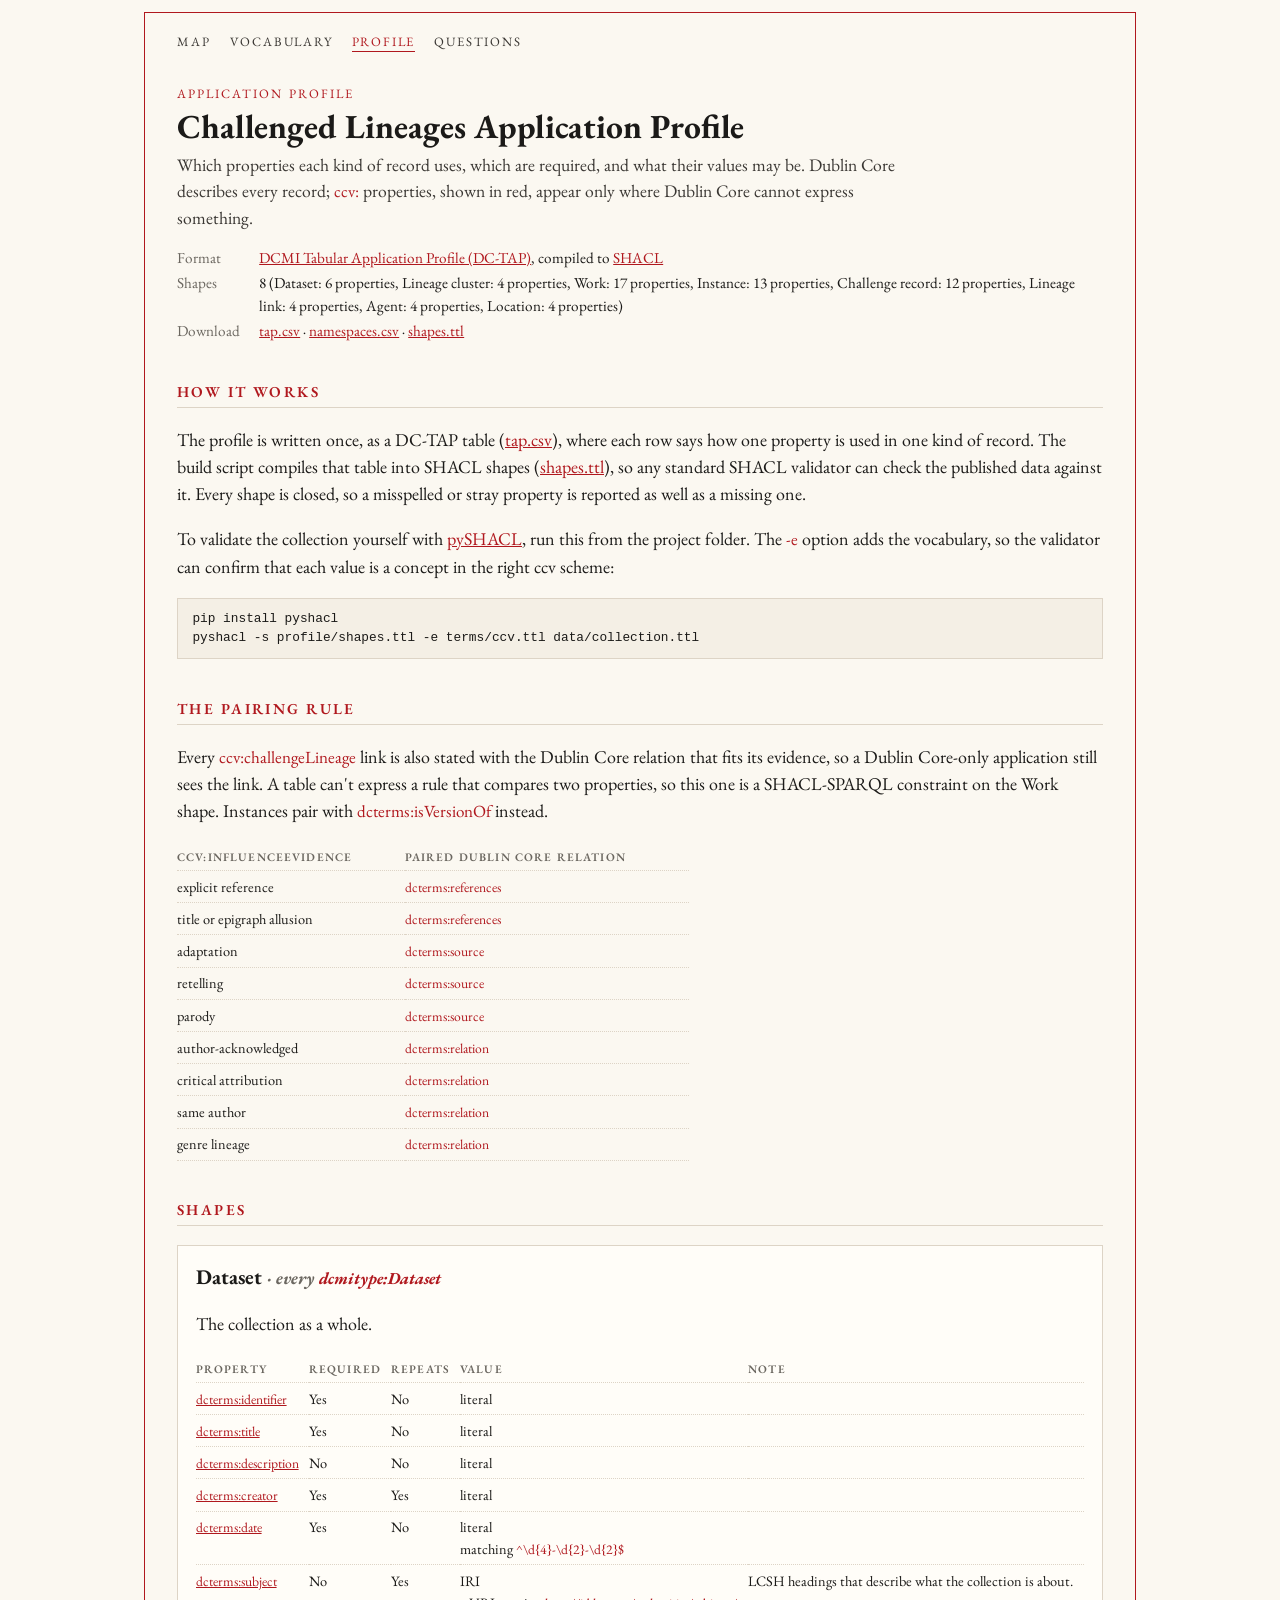
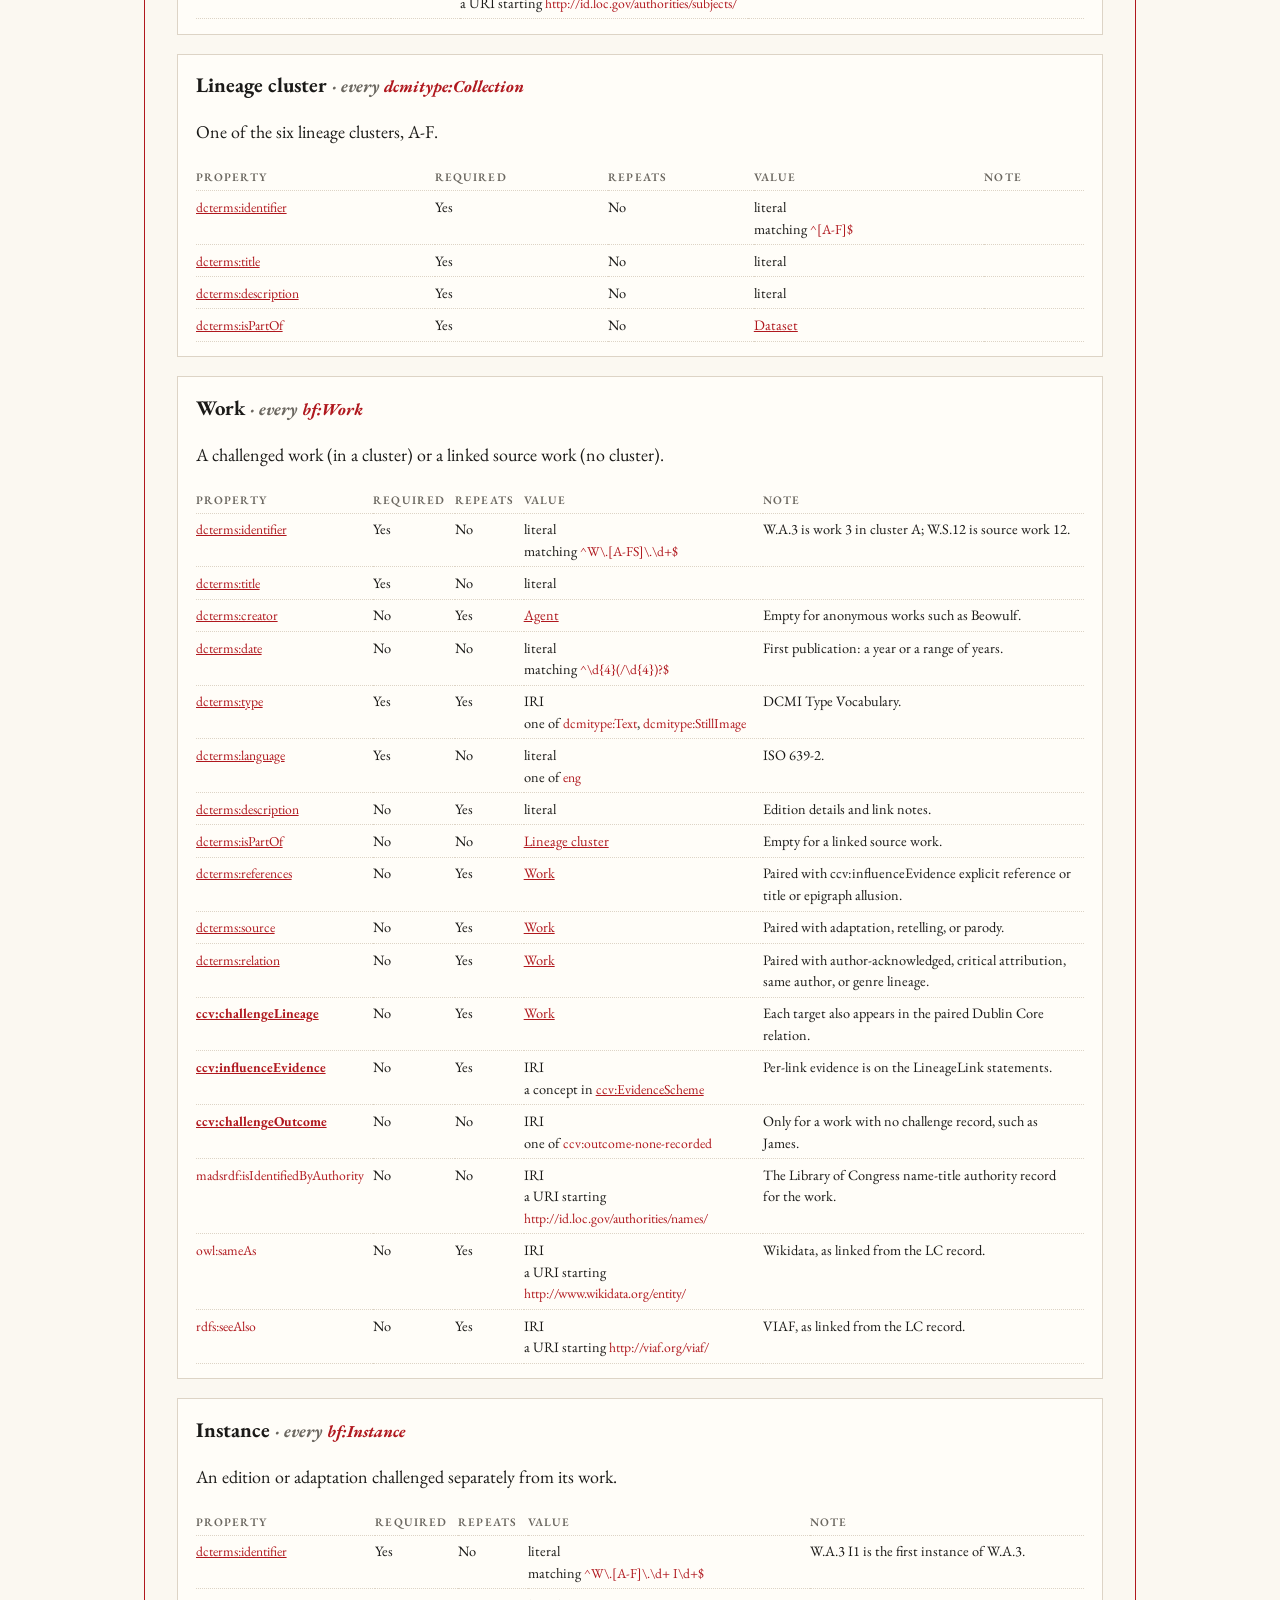
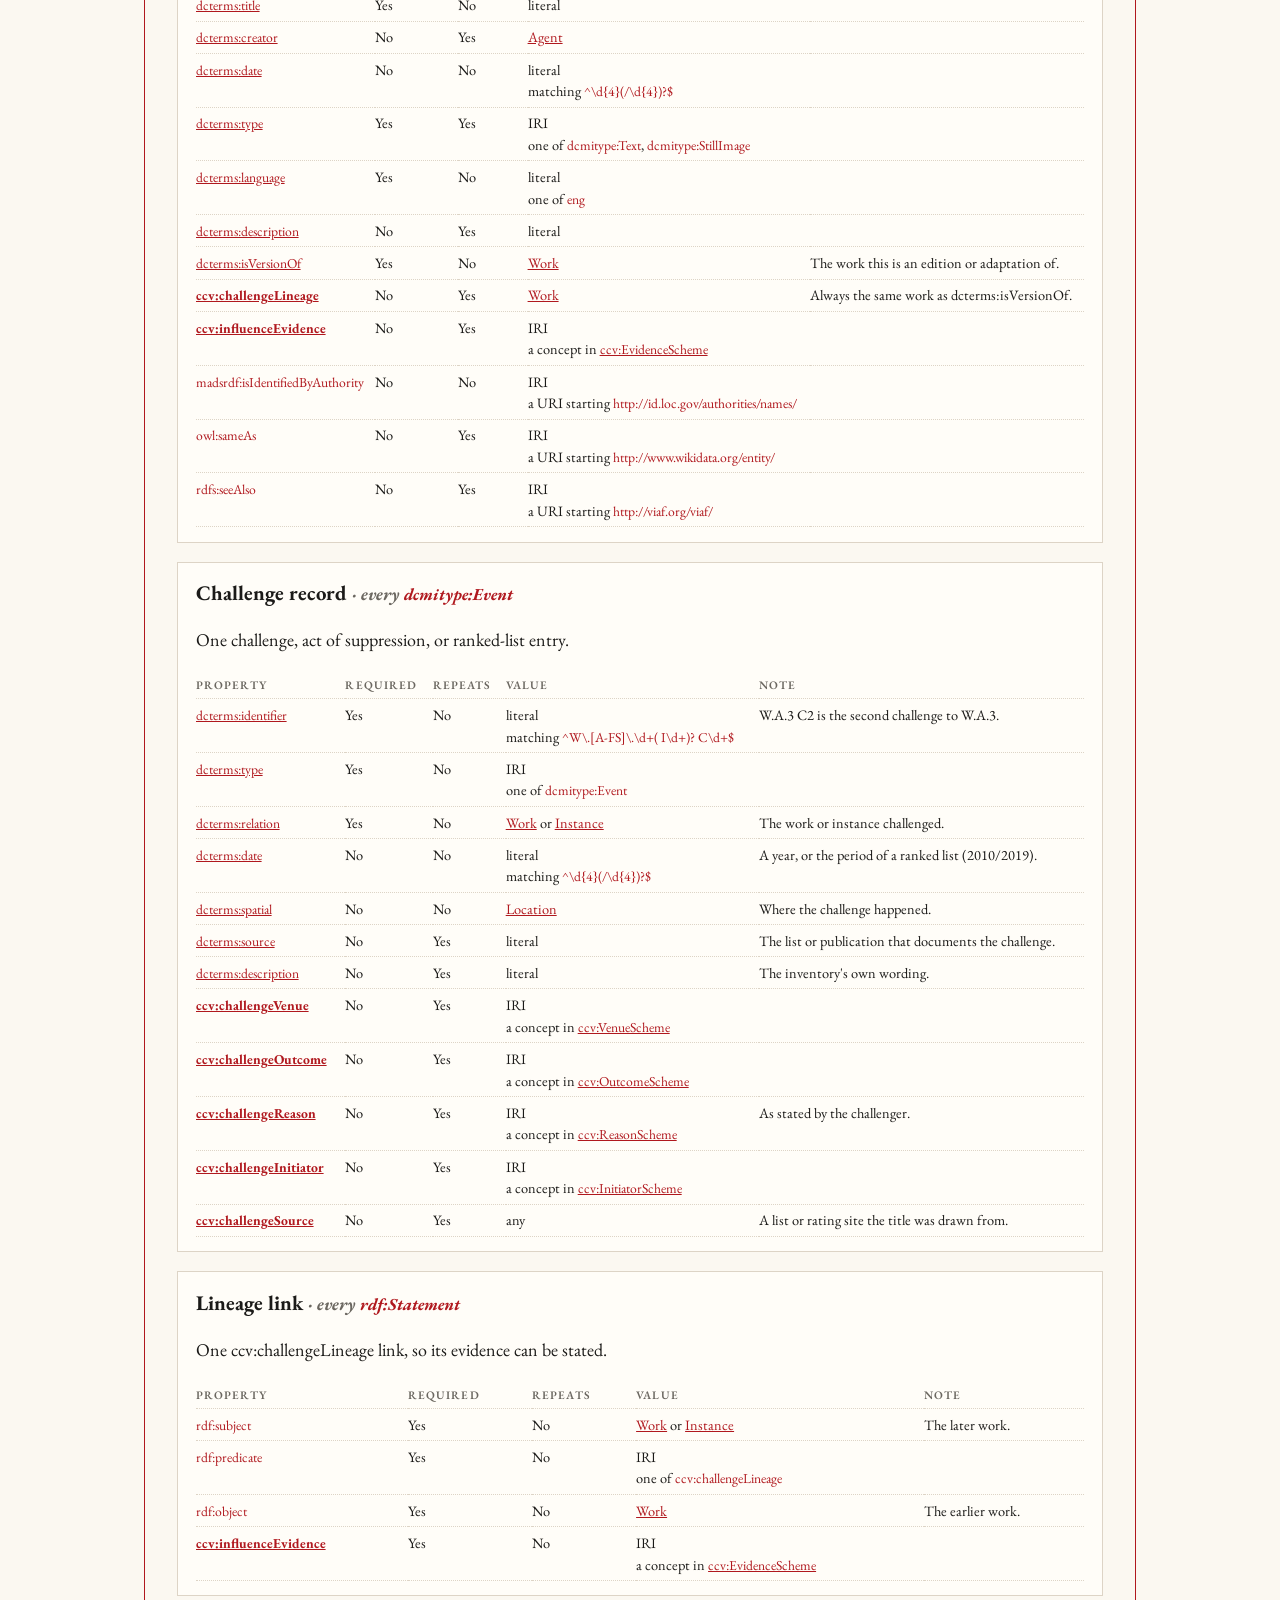
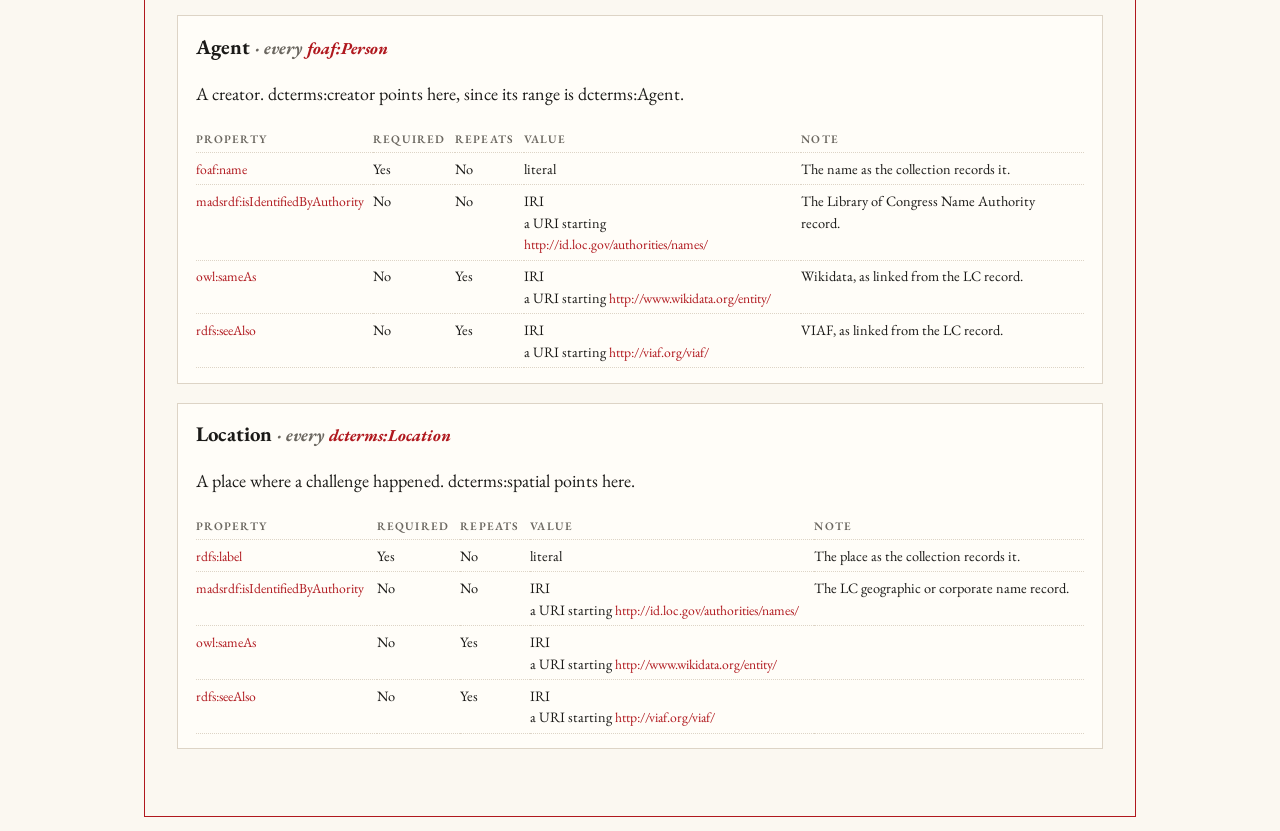
==== profile/index.html @ 0b21ac9d "Challenged Lineages: site, data, vocabulary, profile, and questions An interactive map of banned and" ====
<!doctype html>
<html lang="en">
<head>
  <meta charset="utf-8">
  <meta name="viewport" content="width=device-width, initial-scale=1">
  <title>Application Profile</title>
  <meta name="description" content="How Dublin Core and the ccv: vocabulary combine in each Challenged Lineages record, as a DC-TAP table and SHACL shapes.">
  <link rel="preconnect" href="https://fonts.googleapis.com">
  <link rel="preconnect" href="https://fonts.gstatic.com" crossorigin>
  <link rel="stylesheet" href="https://fonts.googleapis.com/css2?family=EB+Garamond:ital,wght@0,400;0,500;0,600;0,700;1,400&display=swap">
  <link rel="stylesheet" href="../css/doc.css">
  <link rel="icon" href="data:image/svg+xml,%3Csvg xmlns='http://www.w3.org/2000/svg' viewBox='0 0 32 32'%3E%3Crect width='32' height='32' fill='%23fbf8f1'/%3E%3Ctext x='16' y='24' font-family='Georgia,serif' font-size='22' font-weight='700' text-anchor='middle' fill='%23b0181e'%3ECL%3C/text%3E%3C/svg%3E">
</head>
<body>
<!-- Generated by scripts/build_data.py from profile/tap.csv. -->
<div class="page">
  <nav class="site-nav" aria-label="Project pages">
    <a href="../">Map</a> <a href="../terms/">Vocabulary</a> <a href="./" aria-current="page">Profile</a> <a href="../questions/">Questions</a>
  </nav>
  <header>
    <p class="eyebrow">Application profile</p>
    <h1>Challenged Lineages Application Profile</h1>
    <p class="lede">Which properties each kind of record uses, which are required, and what their values may be. Dublin Core describes every record; <code>ccv:</code> properties, shown in red, appear only where Dublin Core cannot express something.</p>
    <dl class="meta">
      <dt>Format</dt><dd><a href="https://www.dublincore.org/specifications/dctap/">DCMI Tabular Application Profile (DC-TAP)</a>, compiled to <a href="https://www.w3.org/TR/shacl/">SHACL</a></dd>
      <dt>Shapes</dt><dd>8 (Dataset: 6 properties, Lineage cluster: 4 properties, Work: 17 properties, Instance: 13 properties, Challenge record: 12 properties, Lineage link: 4 properties, Agent: 4 properties, Location: 4 properties)</dd>
      <dt>Download</dt><dd><a href="tap.csv">tap.csv</a> · <a href="namespaces.csv">namespaces.csv</a> · <a href="shapes.ttl">shapes.ttl</a></dd>
    </dl>
  </header>
  <main>
    <section class="intro">
      <h2>How it works</h2>
      <p>The profile is written once, as a DC-TAP table (<a href="tap.csv">tap.csv</a>), where each row says how one property is used in one kind of record. The build script compiles that table into SHACL shapes (<a href="shapes.ttl">shapes.ttl</a>), so any standard SHACL validator can check the published data against it. Every shape is closed, so a misspelled or stray property is reported as well as a missing one.</p>
      <p>To validate the collection yourself with <a href="https://github.com/RDFLib/pySHACL">pySHACL</a>, run this from the project folder. The <code>-e</code> option adds the vocabulary, so the validator can confirm that each value is a concept in the right ccv scheme:</p>
      <pre><code>pip install pyshacl
pyshacl -s profile/shapes.ttl -e terms/ccv.ttl data/collection.ttl</code></pre>
    </section>

    <section>
      <h2>The pairing rule</h2>
      <p>Every <code>ccv:challengeLineage</code> link is also stated with the Dublin Core relation that fits its evidence, so a Dublin Core-only application still sees the link. A table can't express a rule that compares two properties, so this one is a SHACL-SPARQL constraint on the Work shape. Instances pair with <code>dcterms:isVersionOf</code> instead.</p>
      <div class="table-wrap"><table class="profile-table pairing">
        <thead><tr><th scope="col">ccv:influenceEvidence</th><th scope="col">Paired Dublin Core relation</th></tr></thead>
        <tbody><tr><th scope="row">explicit reference</th><td><code>dcterms:references</code></td></tr><tr><th scope="row">title or epigraph allusion</th><td><code>dcterms:references</code></td></tr><tr><th scope="row">adaptation</th><td><code>dcterms:source</code></td></tr><tr><th scope="row">retelling</th><td><code>dcterms:source</code></td></tr><tr><th scope="row">parody</th><td><code>dcterms:source</code></td></tr><tr><th scope="row">author-acknowledged</th><td><code>dcterms:relation</code></td></tr><tr><th scope="row">critical attribution</th><td><code>dcterms:relation</code></td></tr><tr><th scope="row">same author</th><td><code>dcterms:relation</code></td></tr><tr><th scope="row">genre lineage</th><td><code>dcterms:relation</code></td></tr></tbody>
      </table></div>
    </section>

    <section>
      <h2>Shapes</h2>
      
      <section class="term" id="Dataset">
        <h3>Dataset <span class="hint">· every <code>dcmitype:Dataset</code></span></h3>
        <p>The collection as a whole.</p>
        <div class="table-wrap"><table class="profile-table">
          <thead><tr><th scope="col">Property</th><th scope="col">Required</th><th scope="col">Repeats</th><th scope="col">Value</th><th scope="col">Note</th></tr></thead>
          <tbody>
          <tr class="">
            <th scope="row"><a href="https://www.dublincore.org/specifications/dublin-core/dcmi-terms/terms/identifier/"><code>dcterms:identifier</code></a></th>
            <td>Yes</td>
            <td>No</td>
            <td>literal</td>
            <td></td>
          </tr>
          <tr class="">
            <th scope="row"><a href="https://www.dublincore.org/specifications/dublin-core/dcmi-terms/terms/title/"><code>dcterms:title</code></a></th>
            <td>Yes</td>
            <td>No</td>
            <td>literal</td>
            <td></td>
          </tr>
          <tr class="">
            <th scope="row"><a href="https://www.dublincore.org/specifications/dublin-core/dcmi-terms/terms/description/"><code>dcterms:description</code></a></th>
            <td>No</td>
            <td>No</td>
            <td>literal</td>
            <td></td>
          </tr>
          <tr class="">
            <th scope="row"><a href="https://www.dublincore.org/specifications/dublin-core/dcmi-terms/terms/creator/"><code>dcterms:creator</code></a></th>
            <td>Yes</td>
            <td>Yes</td>
            <td>literal</td>
            <td></td>
          </tr>
          <tr class="">
            <th scope="row"><a href="https://www.dublincore.org/specifications/dublin-core/dcmi-terms/terms/date/"><code>dcterms:date</code></a></th>
            <td>Yes</td>
            <td>No</td>
            <td>literal<br>matching <code>^\d{4}-\d{2}-\d{2}$</code></td>
            <td></td>
          </tr>
          <tr class="">
            <th scope="row"><a href="https://www.dublincore.org/specifications/dublin-core/dcmi-terms/terms/subject/"><code>dcterms:subject</code></a></th>
            <td>No</td>
            <td>Yes</td>
            <td>IRI<br>a URI starting <code>http://id.loc.gov/authorities/subjects/</code></td>
            <td>LCSH headings that describe what the collection is about.</td>
          </tr></tbody>
        </table></div>
      </section>
      <section class="term" id="Cluster">
        <h3>Lineage cluster <span class="hint">· every <code>dcmitype:Collection</code></span></h3>
        <p>One of the six lineage clusters, A-F.</p>
        <div class="table-wrap"><table class="profile-table">
          <thead><tr><th scope="col">Property</th><th scope="col">Required</th><th scope="col">Repeats</th><th scope="col">Value</th><th scope="col">Note</th></tr></thead>
          <tbody>
          <tr class="">
            <th scope="row"><a href="https://www.dublincore.org/specifications/dublin-core/dcmi-terms/terms/identifier/"><code>dcterms:identifier</code></a></th>
            <td>Yes</td>
            <td>No</td>
            <td>literal<br>matching <code>^[A-F]$</code></td>
            <td></td>
          </tr>
          <tr class="">
            <th scope="row"><a href="https://www.dublincore.org/specifications/dublin-core/dcmi-terms/terms/title/"><code>dcterms:title</code></a></th>
            <td>Yes</td>
            <td>No</td>
            <td>literal</td>
            <td></td>
          </tr>
          <tr class="">
            <th scope="row"><a href="https://www.dublincore.org/specifications/dublin-core/dcmi-terms/terms/description/"><code>dcterms:description</code></a></th>
            <td>Yes</td>
            <td>No</td>
            <td>literal</td>
            <td></td>
          </tr>
          <tr class="">
            <th scope="row"><a href="https://www.dublincore.org/specifications/dublin-core/dcmi-terms/terms/isPartOf/"><code>dcterms:isPartOf</code></a></th>
            <td>Yes</td>
            <td>No</td>
            <td><a href="#Dataset">Dataset</a></td>
            <td></td>
          </tr></tbody>
        </table></div>
      </section>
      <section class="term" id="Work">
        <h3>Work <span class="hint">· every <code>bf:Work</code></span></h3>
        <p>A challenged work (in a cluster) or a linked source work (no cluster).</p>
        <div class="table-wrap"><table class="profile-table">
          <thead><tr><th scope="col">Property</th><th scope="col">Required</th><th scope="col">Repeats</th><th scope="col">Value</th><th scope="col">Note</th></tr></thead>
          <tbody>
          <tr class="">
            <th scope="row"><a href="https://www.dublincore.org/specifications/dublin-core/dcmi-terms/terms/identifier/"><code>dcterms:identifier</code></a></th>
            <td>Yes</td>
            <td>No</td>
            <td>literal<br>matching <code>^W\.[A-FS]\.\d+$</code></td>
            <td>W.A.3 is work 3 in cluster A; W.S.12 is source work 12.</td>
          </tr>
          <tr class="">
            <th scope="row"><a href="https://www.dublincore.org/specifications/dublin-core/dcmi-terms/terms/title/"><code>dcterms:title</code></a></th>
            <td>Yes</td>
            <td>No</td>
            <td>literal</td>
            <td></td>
          </tr>
          <tr class="">
            <th scope="row"><a href="https://www.dublincore.org/specifications/dublin-core/dcmi-terms/terms/creator/"><code>dcterms:creator</code></a></th>
            <td>No</td>
            <td>Yes</td>
            <td><a href="#Agent">Agent</a></td>
            <td>Empty for anonymous works such as Beowulf.</td>
          </tr>
          <tr class="">
            <th scope="row"><a href="https://www.dublincore.org/specifications/dublin-core/dcmi-terms/terms/date/"><code>dcterms:date</code></a></th>
            <td>No</td>
            <td>No</td>
            <td>literal<br>matching <code>^\d{4}(/\d{4})?$</code></td>
            <td>First publication: a year or a range of years.</td>
          </tr>
          <tr class="">
            <th scope="row"><a href="https://www.dublincore.org/specifications/dublin-core/dcmi-terms/terms/type/"><code>dcterms:type</code></a></th>
            <td>Yes</td>
            <td>Yes</td>
            <td>IRI<br>one of <code>dcmitype:Text</code>, <code>dcmitype:StillImage</code></td>
            <td>DCMI Type Vocabulary.</td>
          </tr>
          <tr class="">
            <th scope="row"><a href="https://www.dublincore.org/specifications/dublin-core/dcmi-terms/terms/language/"><code>dcterms:language</code></a></th>
            <td>Yes</td>
            <td>No</td>
            <td>literal<br>one of <code>eng</code></td>
            <td>ISO 639-2.</td>
          </tr>
          <tr class="">
            <th scope="row"><a href="https://www.dublincore.org/specifications/dublin-core/dcmi-terms/terms/description/"><code>dcterms:description</code></a></th>
            <td>No</td>
            <td>Yes</td>
            <td>literal</td>
            <td>Edition details and link notes.</td>
          </tr>
          <tr class="">
            <th scope="row"><a href="https://www.dublincore.org/specifications/dublin-core/dcmi-terms/terms/isPartOf/"><code>dcterms:isPartOf</code></a></th>
            <td>No</td>
            <td>No</td>
            <td><a href="#Cluster">Lineage cluster</a></td>
            <td>Empty for a linked source work.</td>
          </tr>
          <tr class="">
            <th scope="row"><a href="https://www.dublincore.org/specifications/dublin-core/dcmi-terms/terms/references/"><code>dcterms:references</code></a></th>
            <td>No</td>
            <td>Yes</td>
            <td><a href="#Work">Work</a></td>
            <td>Paired with ccv:influenceEvidence explicit reference or title or epigraph allusion.</td>
          </tr>
          <tr class="">
            <th scope="row"><a href="https://www.dublincore.org/specifications/dublin-core/dcmi-terms/terms/source/"><code>dcterms:source</code></a></th>
            <td>No</td>
            <td>Yes</td>
            <td><a href="#Work">Work</a></td>
            <td>Paired with adaptation, retelling, or parody.</td>
          </tr>
          <tr class="">
            <th scope="row"><a href="https://www.dublincore.org/specifications/dublin-core/dcmi-terms/terms/relation/"><code>dcterms:relation</code></a></th>
            <td>No</td>
            <td>Yes</td>
            <td><a href="#Work">Work</a></td>
            <td>Paired with author-acknowledged, critical attribution, same author, or genre lineage.</td>
          </tr>
          <tr class="ccv">
            <th scope="row"><a href="../terms/#challengeLineage"><code>ccv:challengeLineage</code></a></th>
            <td>No</td>
            <td>Yes</td>
            <td><a href="#Work">Work</a></td>
            <td>Each target also appears in the paired Dublin Core relation.</td>
          </tr>
          <tr class="ccv">
            <th scope="row"><a href="../terms/#influenceEvidence"><code>ccv:influenceEvidence</code></a></th>
            <td>No</td>
            <td>Yes</td>
            <td>IRI<br>a concept in <a href="../terms/#EvidenceScheme"><code>ccv:EvidenceScheme</code></a></td>
            <td>Per-link evidence is on the LineageLink statements.</td>
          </tr>
          <tr class="ccv">
            <th scope="row"><a href="../terms/#challengeOutcome"><code>ccv:challengeOutcome</code></a></th>
            <td>No</td>
            <td>No</td>
            <td>IRI<br>one of <code>ccv:outcome-none-recorded</code></td>
            <td>Only for a work with no challenge record, such as James.</td>
          </tr>
          <tr class="">
            <th scope="row"><code>madsrdf:isIdentifiedByAuthority</code></th>
            <td>No</td>
            <td>No</td>
            <td>IRI<br>a URI starting <code>http://id.loc.gov/authorities/names/</code></td>
            <td>The Library of Congress name-title authority record for the work.</td>
          </tr>
          <tr class="">
            <th scope="row"><code>owl:sameAs</code></th>
            <td>No</td>
            <td>Yes</td>
            <td>IRI<br>a URI starting <code>http://www.wikidata.org/entity/</code></td>
            <td>Wikidata, as linked from the LC record.</td>
          </tr>
          <tr class="">
            <th scope="row"><code>rdfs:seeAlso</code></th>
            <td>No</td>
            <td>Yes</td>
            <td>IRI<br>a URI starting <code>http://viaf.org/viaf/</code></td>
            <td>VIAF, as linked from the LC record.</td>
          </tr></tbody>
        </table></div>
      </section>
      <section class="term" id="Instance">
        <h3>Instance <span class="hint">· every <code>bf:Instance</code></span></h3>
        <p>An edition or adaptation challenged separately from its work.</p>
        <div class="table-wrap"><table class="profile-table">
          <thead><tr><th scope="col">Property</th><th scope="col">Required</th><th scope="col">Repeats</th><th scope="col">Value</th><th scope="col">Note</th></tr></thead>
          <tbody>
          <tr class="">
            <th scope="row"><a href="https://www.dublincore.org/specifications/dublin-core/dcmi-terms/terms/identifier/"><code>dcterms:identifier</code></a></th>
            <td>Yes</td>
            <td>No</td>
            <td>literal<br>matching <code>^W\.[A-F]\.\d+ I\d+$</code></td>
            <td>W.A.3 I1 is the first instance of W.A.3.</td>
          </tr>
          <tr class="">
            <th scope="row"><a href="https://www.dublincore.org/specifications/dublin-core/dcmi-terms/terms/title/"><code>dcterms:title</code></a></th>
            <td>Yes</td>
            <td>No</td>
            <td>literal</td>
            <td></td>
          </tr>
          <tr class="">
            <th scope="row"><a href="https://www.dublincore.org/specifications/dublin-core/dcmi-terms/terms/creator/"><code>dcterms:creator</code></a></th>
            <td>No</td>
            <td>Yes</td>
            <td><a href="#Agent">Agent</a></td>
            <td></td>
          </tr>
          <tr class="">
            <th scope="row"><a href="https://www.dublincore.org/specifications/dublin-core/dcmi-terms/terms/date/"><code>dcterms:date</code></a></th>
            <td>No</td>
            <td>No</td>
            <td>literal<br>matching <code>^\d{4}(/\d{4})?$</code></td>
            <td></td>
          </tr>
          <tr class="">
            <th scope="row"><a href="https://www.dublincore.org/specifications/dublin-core/dcmi-terms/terms/type/"><code>dcterms:type</code></a></th>
            <td>Yes</td>
            <td>Yes</td>
            <td>IRI<br>one of <code>dcmitype:Text</code>, <code>dcmitype:StillImage</code></td>
            <td></td>
          </tr>
          <tr class="">
            <th scope="row"><a href="https://www.dublincore.org/specifications/dublin-core/dcmi-terms/terms/language/"><code>dcterms:language</code></a></th>
            <td>Yes</td>
            <td>No</td>
            <td>literal<br>one of <code>eng</code></td>
            <td></td>
          </tr>
          <tr class="">
            <th scope="row"><a href="https://www.dublincore.org/specifications/dublin-core/dcmi-terms/terms/description/"><code>dcterms:description</code></a></th>
            <td>No</td>
            <td>Yes</td>
            <td>literal</td>
            <td></td>
          </tr>
          <tr class="">
            <th scope="row"><a href="https://www.dublincore.org/specifications/dublin-core/dcmi-terms/terms/isVersionOf/"><code>dcterms:isVersionOf</code></a></th>
            <td>Yes</td>
            <td>No</td>
            <td><a href="#Work">Work</a></td>
            <td>The work this is an edition or adaptation of.</td>
          </tr>
          <tr class="ccv">
            <th scope="row"><a href="../terms/#challengeLineage"><code>ccv:challengeLineage</code></a></th>
            <td>No</td>
            <td>Yes</td>
            <td><a href="#Work">Work</a></td>
            <td>Always the same work as dcterms:isVersionOf.</td>
          </tr>
          <tr class="ccv">
            <th scope="row"><a href="../terms/#influenceEvidence"><code>ccv:influenceEvidence</code></a></th>
            <td>No</td>
            <td>Yes</td>
            <td>IRI<br>a concept in <a href="../terms/#EvidenceScheme"><code>ccv:EvidenceScheme</code></a></td>
            <td></td>
          </tr>
          <tr class="">
            <th scope="row"><code>madsrdf:isIdentifiedByAuthority</code></th>
            <td>No</td>
            <td>No</td>
            <td>IRI<br>a URI starting <code>http://id.loc.gov/authorities/names/</code></td>
            <td></td>
          </tr>
          <tr class="">
            <th scope="row"><code>owl:sameAs</code></th>
            <td>No</td>
            <td>Yes</td>
            <td>IRI<br>a URI starting <code>http://www.wikidata.org/entity/</code></td>
            <td></td>
          </tr>
          <tr class="">
            <th scope="row"><code>rdfs:seeAlso</code></th>
            <td>No</td>
            <td>Yes</td>
            <td>IRI<br>a URI starting <code>http://viaf.org/viaf/</code></td>
            <td></td>
          </tr></tbody>
        </table></div>
      </section>
      <section class="term" id="Challenge">
        <h3>Challenge record <span class="hint">· every <code>dcmitype:Event</code></span></h3>
        <p>One challenge, act of suppression, or ranked-list entry.</p>
        <div class="table-wrap"><table class="profile-table">
          <thead><tr><th scope="col">Property</th><th scope="col">Required</th><th scope="col">Repeats</th><th scope="col">Value</th><th scope="col">Note</th></tr></thead>
          <tbody>
          <tr class="">
            <th scope="row"><a href="https://www.dublincore.org/specifications/dublin-core/dcmi-terms/terms/identifier/"><code>dcterms:identifier</code></a></th>
            <td>Yes</td>
            <td>No</td>
            <td>literal<br>matching <code>^W\.[A-FS]\.\d+( I\d+)? C\d+$</code></td>
            <td>W.A.3 C2 is the second challenge to W.A.3.</td>
          </tr>
          <tr class="">
            <th scope="row"><a href="https://www.dublincore.org/specifications/dublin-core/dcmi-terms/terms/type/"><code>dcterms:type</code></a></th>
            <td>Yes</td>
            <td>No</td>
            <td>IRI<br>one of <code>dcmitype:Event</code></td>
            <td></td>
          </tr>
          <tr class="">
            <th scope="row"><a href="https://www.dublincore.org/specifications/dublin-core/dcmi-terms/terms/relation/"><code>dcterms:relation</code></a></th>
            <td>Yes</td>
            <td>No</td>
            <td><a href="#Work">Work</a> or <a href="#Instance">Instance</a></td>
            <td>The work or instance challenged.</td>
          </tr>
          <tr class="">
            <th scope="row"><a href="https://www.dublincore.org/specifications/dublin-core/dcmi-terms/terms/date/"><code>dcterms:date</code></a></th>
            <td>No</td>
            <td>No</td>
            <td>literal<br>matching <code>^\d{4}(/\d{4})?$</code></td>
            <td>A year, or the period of a ranked list (2010/2019).</td>
          </tr>
          <tr class="">
            <th scope="row"><a href="https://www.dublincore.org/specifications/dublin-core/dcmi-terms/terms/spatial/"><code>dcterms:spatial</code></a></th>
            <td>No</td>
            <td>No</td>
            <td><a href="#Location">Location</a></td>
            <td>Where the challenge happened.</td>
          </tr>
          <tr class="">
            <th scope="row"><a href="https://www.dublincore.org/specifications/dublin-core/dcmi-terms/terms/source/"><code>dcterms:source</code></a></th>
            <td>No</td>
            <td>Yes</td>
            <td>literal</td>
            <td>The list or publication that documents the challenge.</td>
          </tr>
          <tr class="">
            <th scope="row"><a href="https://www.dublincore.org/specifications/dublin-core/dcmi-terms/terms/description/"><code>dcterms:description</code></a></th>
            <td>No</td>
            <td>Yes</td>
            <td>literal</td>
            <td>The inventory&#x27;s own wording.</td>
          </tr>
          <tr class="ccv">
            <th scope="row"><a href="../terms/#challengeVenue"><code>ccv:challengeVenue</code></a></th>
            <td>No</td>
            <td>Yes</td>
            <td>IRI<br>a concept in <a href="../terms/#VenueScheme"><code>ccv:VenueScheme</code></a></td>
            <td></td>
          </tr>
          <tr class="ccv">
            <th scope="row"><a href="../terms/#challengeOutcome"><code>ccv:challengeOutcome</code></a></th>
            <td>No</td>
            <td>Yes</td>
            <td>IRI<br>a concept in <a href="../terms/#OutcomeScheme"><code>ccv:OutcomeScheme</code></a></td>
            <td></td>
          </tr>
          <tr class="ccv">
            <th scope="row"><a href="../terms/#challengeReason"><code>ccv:challengeReason</code></a></th>
            <td>No</td>
            <td>Yes</td>
            <td>IRI<br>a concept in <a href="../terms/#ReasonScheme"><code>ccv:ReasonScheme</code></a></td>
            <td>As stated by the challenger.</td>
          </tr>
          <tr class="ccv">
            <th scope="row"><a href="../terms/#challengeInitiator"><code>ccv:challengeInitiator</code></a></th>
            <td>No</td>
            <td>Yes</td>
            <td>IRI<br>a concept in <a href="../terms/#InitiatorScheme"><code>ccv:InitiatorScheme</code></a></td>
            <td></td>
          </tr>
          <tr class="ccv">
            <th scope="row"><a href="../terms/#challengeSource"><code>ccv:challengeSource</code></a></th>
            <td>No</td>
            <td>Yes</td>
            <td>any</td>
            <td>A list or rating site the title was drawn from.</td>
          </tr></tbody>
        </table></div>
      </section>
      <section class="term" id="LineageLink">
        <h3>Lineage link <span class="hint">· every <code>rdf:Statement</code></span></h3>
        <p>One ccv:challengeLineage link, so its evidence can be stated.</p>
        <div class="table-wrap"><table class="profile-table">
          <thead><tr><th scope="col">Property</th><th scope="col">Required</th><th scope="col">Repeats</th><th scope="col">Value</th><th scope="col">Note</th></tr></thead>
          <tbody>
          <tr class="">
            <th scope="row"><code>rdf:subject</code></th>
            <td>Yes</td>
            <td>No</td>
            <td><a href="#Work">Work</a> or <a href="#Instance">Instance</a></td>
            <td>The later work.</td>
          </tr>
          <tr class="">
            <th scope="row"><code>rdf:predicate</code></th>
            <td>Yes</td>
            <td>No</td>
            <td>IRI<br>one of <code>ccv:challengeLineage</code></td>
            <td></td>
          </tr>
          <tr class="">
            <th scope="row"><code>rdf:object</code></th>
            <td>Yes</td>
            <td>No</td>
            <td><a href="#Work">Work</a></td>
            <td>The earlier work.</td>
          </tr>
          <tr class="ccv">
            <th scope="row"><a href="../terms/#influenceEvidence"><code>ccv:influenceEvidence</code></a></th>
            <td>Yes</td>
            <td>No</td>
            <td>IRI<br>a concept in <a href="../terms/#EvidenceScheme"><code>ccv:EvidenceScheme</code></a></td>
            <td></td>
          </tr></tbody>
        </table></div>
      </section>
      <section class="term" id="Agent">
        <h3>Agent <span class="hint">· every <code>foaf:Person</code></span></h3>
        <p>A creator. dcterms:creator points here, since its range is dcterms:Agent.</p>
        <div class="table-wrap"><table class="profile-table">
          <thead><tr><th scope="col">Property</th><th scope="col">Required</th><th scope="col">Repeats</th><th scope="col">Value</th><th scope="col">Note</th></tr></thead>
          <tbody>
          <tr class="">
            <th scope="row"><code>foaf:name</code></th>
            <td>Yes</td>
            <td>No</td>
            <td>literal</td>
            <td>The name as the collection records it.</td>
          </tr>
          <tr class="">
            <th scope="row"><code>madsrdf:isIdentifiedByAuthority</code></th>
            <td>No</td>
            <td>No</td>
            <td>IRI<br>a URI starting <code>http://id.loc.gov/authorities/names/</code></td>
            <td>The Library of Congress Name Authority record.</td>
          </tr>
          <tr class="">
            <th scope="row"><code>owl:sameAs</code></th>
            <td>No</td>
            <td>Yes</td>
            <td>IRI<br>a URI starting <code>http://www.wikidata.org/entity/</code></td>
            <td>Wikidata, as linked from the LC record.</td>
          </tr>
          <tr class="">
            <th scope="row"><code>rdfs:seeAlso</code></th>
            <td>No</td>
            <td>Yes</td>
            <td>IRI<br>a URI starting <code>http://viaf.org/viaf/</code></td>
            <td>VIAF, as linked from the LC record.</td>
          </tr></tbody>
        </table></div>
      </section>
      <section class="term" id="Location">
        <h3>Location <span class="hint">· every <code>dcterms:Location</code></span></h3>
        <p>A place where a challenge happened. dcterms:spatial points here.</p>
        <div class="table-wrap"><table class="profile-table">
          <thead><tr><th scope="col">Property</th><th scope="col">Required</th><th scope="col">Repeats</th><th scope="col">Value</th><th scope="col">Note</th></tr></thead>
          <tbody>
          <tr class="">
            <th scope="row"><code>rdfs:label</code></th>
            <td>Yes</td>
            <td>No</td>
            <td>literal</td>
            <td>The place as the collection records it.</td>
          </tr>
          <tr class="">
            <th scope="row"><code>madsrdf:isIdentifiedByAuthority</code></th>
            <td>No</td>
            <td>No</td>
            <td>IRI<br>a URI starting <code>http://id.loc.gov/authorities/names/</code></td>
            <td>The LC geographic or corporate name record.</td>
          </tr>
          <tr class="">
            <th scope="row"><code>owl:sameAs</code></th>
            <td>No</td>
            <td>Yes</td>
            <td>IRI<br>a URI starting <code>http://www.wikidata.org/entity/</code></td>
            <td></td>
          </tr>
          <tr class="">
            <th scope="row"><code>rdfs:seeAlso</code></th>
            <td>No</td>
            <td>Yes</td>
            <td>IRI<br>a URI starting <code>http://viaf.org/viaf/</code></td>
            <td></td>
          </tr></tbody>
        </table></div>
      </section>
    </section>
  </main>
</div>
</body>
</html>
---- css/doc.css ----
/* Documentation pages (vocabulary, profile, questions): the map's paper, red, and Garamond,
   set as a readable single column. */

:root {
  --paper: #fbf8f1;
  --paper-raised: #fffdf8;
  --ink: #1b1a18;
  --ink-soft: #3a3733;
  --grey: #6b6760;
  --rule: #ddd4c6;
  --red: #b0181e;
  --serif: "EB Garamond", Garamond, "Times New Roman", serif;
  --mono: ui-monospace, Consolas, "Courier New", monospace;
}

* { box-sizing: border-box; }

html { background: var(--paper); }
body {
  margin: 0;
  padding: 12px;
  min-height: 100vh;
  background: var(--paper);
  color: var(--ink);
  font-family: var(--serif);
  font-size: 18px;
  line-height: 1.5;
}

.page {
  max-width: 62rem;
  margin: 0 auto;
  padding: 1.2rem 2rem 3rem;
  border: 1px solid var(--red);
  min-height: calc(100vh - 24px);
}

a { color: var(--red); }
:focus-visible { outline: 2px solid var(--red); outline-offset: 2px; }
code { font-family: var(--serif); color: var(--red); font-size: 0.95em; }
pre {
  overflow-x: auto;
  padding: 0.7rem 0.9rem;
  background: #f4efe5;
  border: 1px solid var(--rule);
  font-size: 0.8rem;
  line-height: 1.45;
}
pre code { font-family: var(--mono); color: var(--ink); font-size: 1em; }
.hint { color: var(--grey); font-size: 0.85em; font-style: italic; }

.site-nav {
  display: flex;
  flex-wrap: wrap;
  gap: 0.3rem 1.2rem;
  font-size: 0.8rem;
  letter-spacing: 0.14em;
  text-transform: uppercase;
}
.site-nav a { color: var(--ink-soft); text-decoration: none; }
.site-nav a:hover, .site-nav a[aria-current="page"] { color: var(--red); }
.site-nav a[aria-current="page"] { border-bottom: 1px solid var(--red); }

header { margin: 2rem 0 1.5rem; }
.eyebrow {
  margin: 0;
  color: var(--red);
  font-size: 0.8rem;
  letter-spacing: 0.16em;
  text-transform: uppercase;
}
h1 { margin: 0.2rem 0 0.4rem; font-size: 2.1rem; line-height: 1.15; }
.lede { margin: 0 0 1rem; font-size: 1.1rem; color: var(--ink-soft); max-width: 46rem; }
h2 {
  margin: 2.4rem 0 0.8rem;
  padding-bottom: 0.2rem;
  border-bottom: 1px solid var(--rule);
  font-size: 0.95rem;
  font-weight: 600;
  letter-spacing: 0.16em;
  text-transform: uppercase;
  color: var(--red);
}

dl.meta {
  display: grid;
  grid-template-columns: max-content 1fr;
  gap: 0.15rem 1.2rem;
  margin: 0;
  font-size: 0.95rem;
}
dl.meta dt { color: var(--grey); }
dl.meta dd { margin: 0; overflow-wrap: anywhere; }

.toc { display: flex; flex-wrap: wrap; gap: 0 3rem; }
.toc h3 { font-size: 0.8rem; letter-spacing: 0.12em; text-transform: uppercase; color: var(--ink-soft); margin: 1rem 0 0.3rem; }
.toc ul { margin: 0; padding-left: 1.1rem; }

/* One vocabulary term or one profile shape */
.term {
  margin: 1.2rem 0;
  padding: 0.9rem 1.1rem;
  background: var(--paper-raised);
  border: 1px solid var(--rule);
  scroll-margin-top: 1rem;
}
.term:target { border-color: var(--red); box-shadow: 0 0 0 1px var(--red); }
.term h3 { margin: 0; font-size: 1.3rem; }
.term .prefix { color: var(--red); font-weight: 400; }
.term-label { margin: 0 0 0.5rem; color: var(--grey); font-style: italic; }
.term dl {
  display: grid;
  grid-template-columns: 8.5rem 1fr;
  gap: 0.25rem 1rem;
  margin: 0;
}
.term dt { color: var(--grey); font-size: 0.9rem; }
.term dd { margin: 0; overflow-wrap: anywhere; }
.concepts { margin: 0.4rem 0 0; padding-left: 1.4rem; columns: 2 18rem; }
.concepts li { break-inside: avoid; padding: 0.1rem 0; scroll-margin-top: 1rem; }
.concepts li:target { background: #f6e3df; }
.concepts .narrower { margin: 0.1rem 0 0.2rem; padding-left: 1.2rem; list-style: "↳ "; }
.concept { font-weight: 600; }

/* Profile tables */
.table-wrap { overflow-x: auto; }
.profile-table { width: 100%; border-collapse: collapse; font-size: 0.9rem; }
.profile-table th, .profile-table td {
  padding: 0.3rem 0.6rem 0.3rem 0;
  border-bottom: 1px dotted var(--rule);
  text-align: left;
  vertical-align: top;
}
.profile-table thead th {
  font-size: 0.72rem;
  letter-spacing: 0.1em;
  text-transform: uppercase;
  color: var(--grey);
  font-weight: 600;
}
.profile-table tbody th { font-weight: 400; white-space: nowrap; }
.profile-table tr.ccv th code { font-weight: 700; }
.profile-table.pairing { max-width: 32rem; }

@media (max-width: 700px) {
  body { padding: 6px; font-size: 17px; }
  .page { padding: 1rem 1rem 2rem; }
  h1 { font-size: 1.7rem; }
  .term dl { grid-template-columns: 1fr; }
  .term dt { margin-top: 0.3rem; }
}
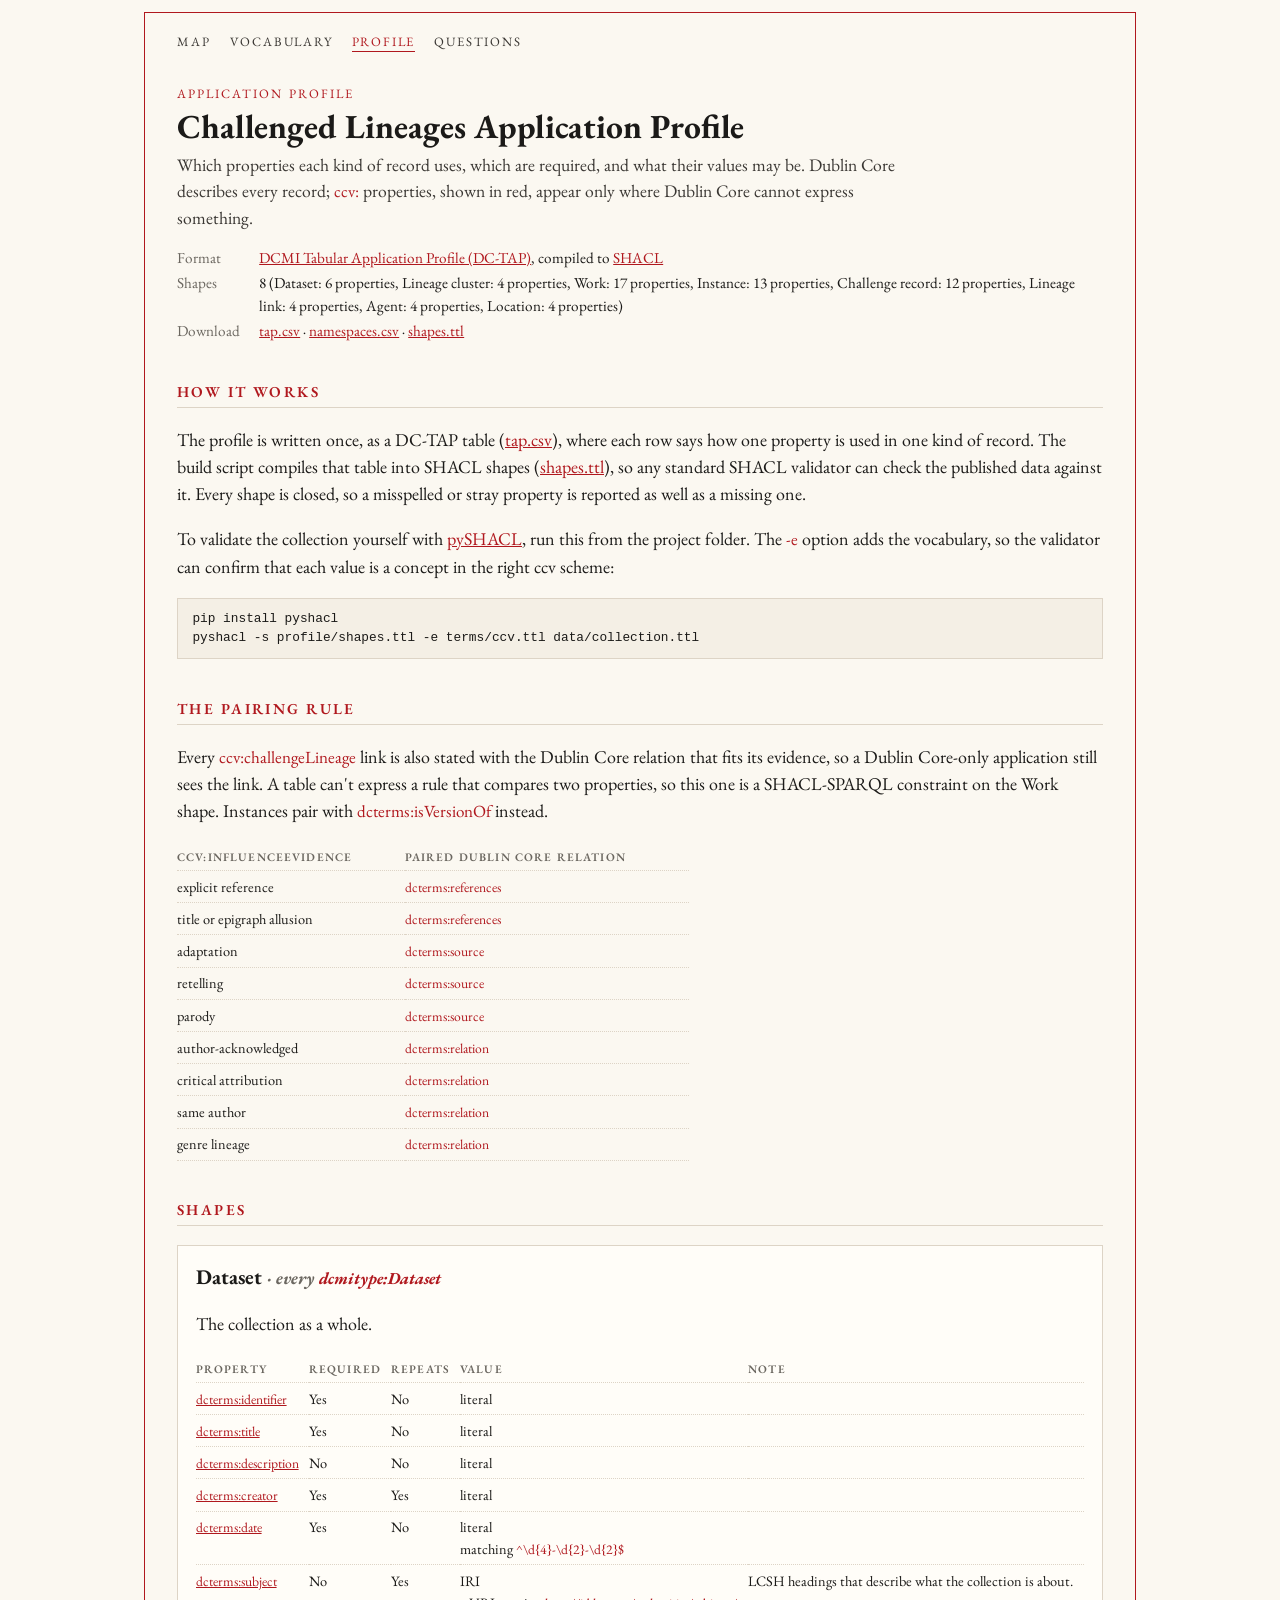
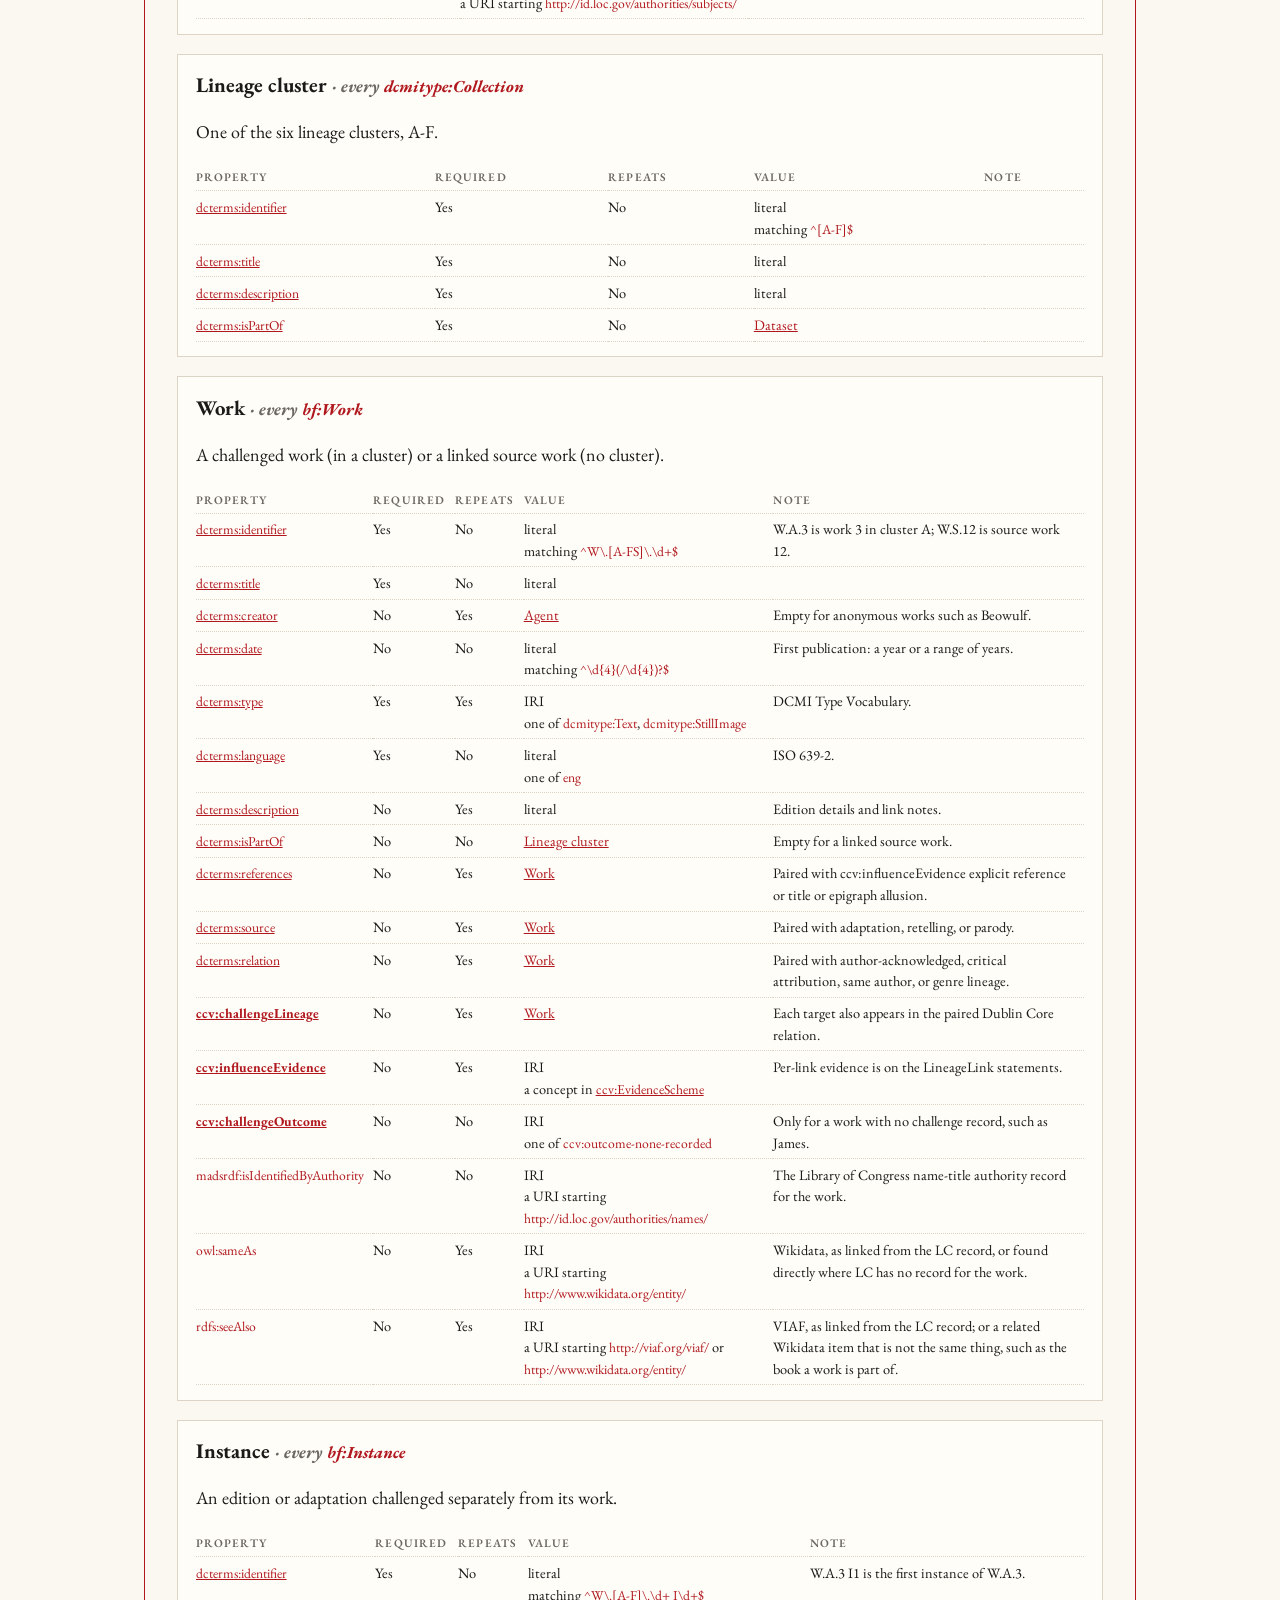
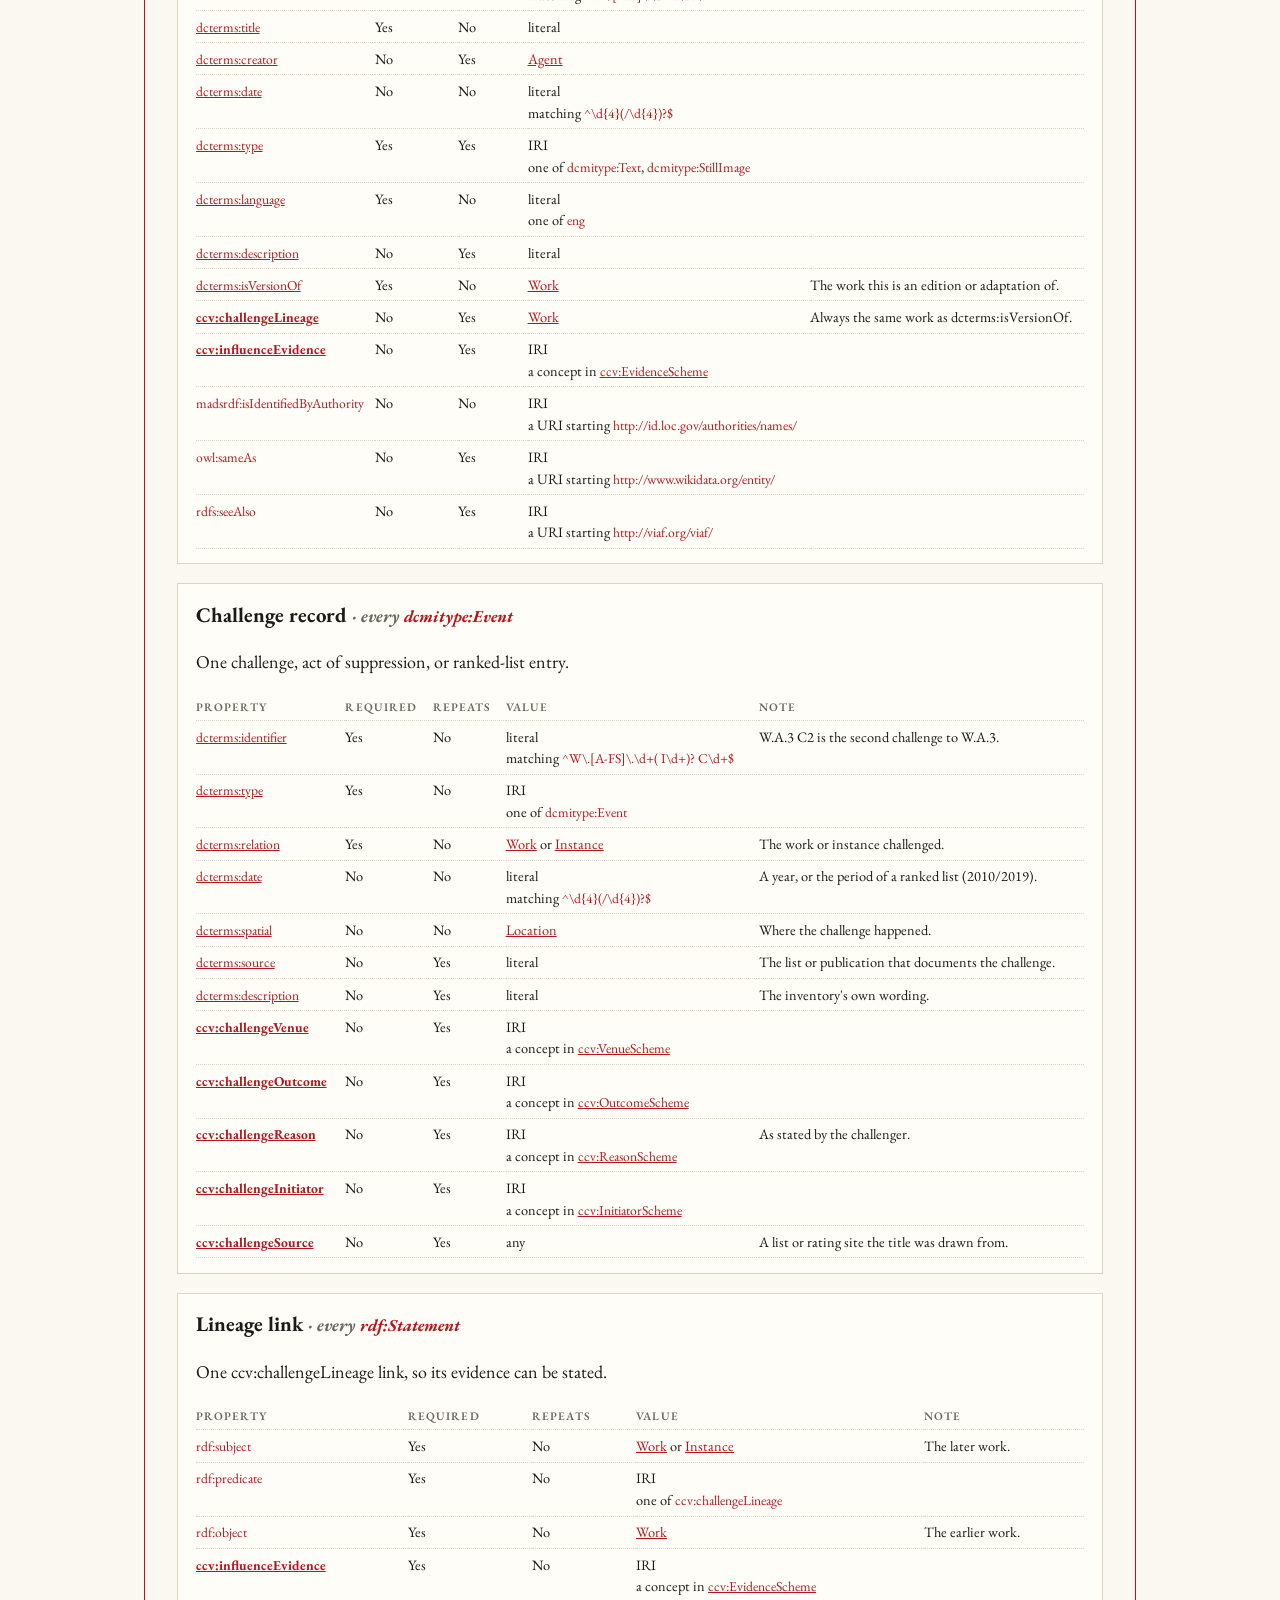
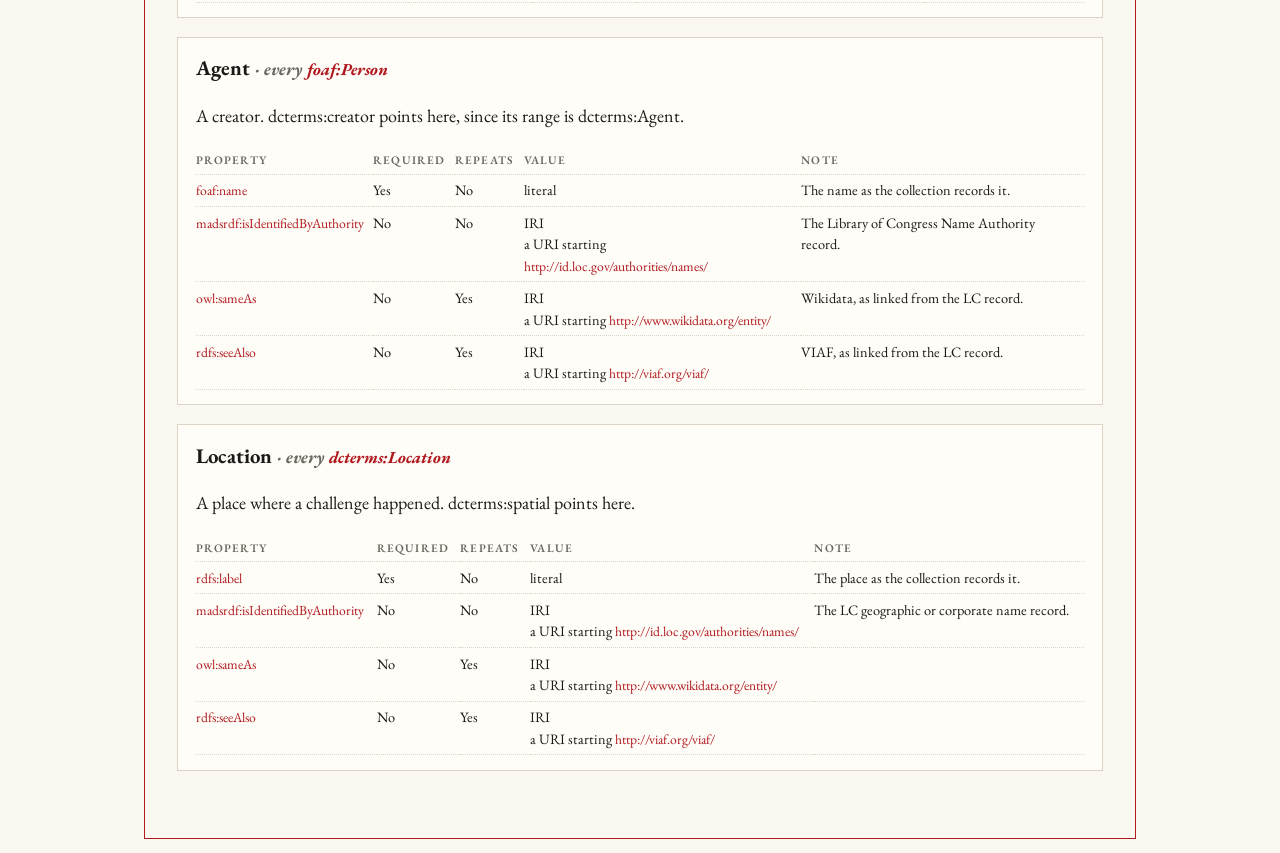
==== commit 12ab3af2: "Link 17 works to Wikidata where LC has no record; Meditation XVII see-also Devotions Each item's aut" ====
--- a/profile/index.html
+++ b/profile/index.html
@@ -250,14 +250,14 @@
             <td>No</td>
             <td>Yes</td>
             <td>IRI<br>a URI starting <code>http://www.wikidata.org/entity/</code></td>
-            <td>Wikidata, as linked from the LC record.</td>
+            <td>Wikidata, as linked from the LC record, or found directly where LC has no record for the work.</td>
           </tr>
           <tr class="">
             <th scope="row"><code>rdfs:seeAlso</code></th>
             <td>No</td>
             <td>Yes</td>
-            <td>IRI<br>a URI starting <code>http://viaf.org/viaf/</code></td>
-            <td>VIAF, as linked from the LC record.</td>
+            <td>IRI<br>a URI starting <code>http://viaf.org/viaf/</code> or <code>http://www.wikidata.org/entity/</code></td>
+            <td>VIAF, as linked from the LC record; or a related Wikidata item that is not the same thing, such as the book a work is part of.</td>
           </tr></tbody>
         </table></div>
       </section>
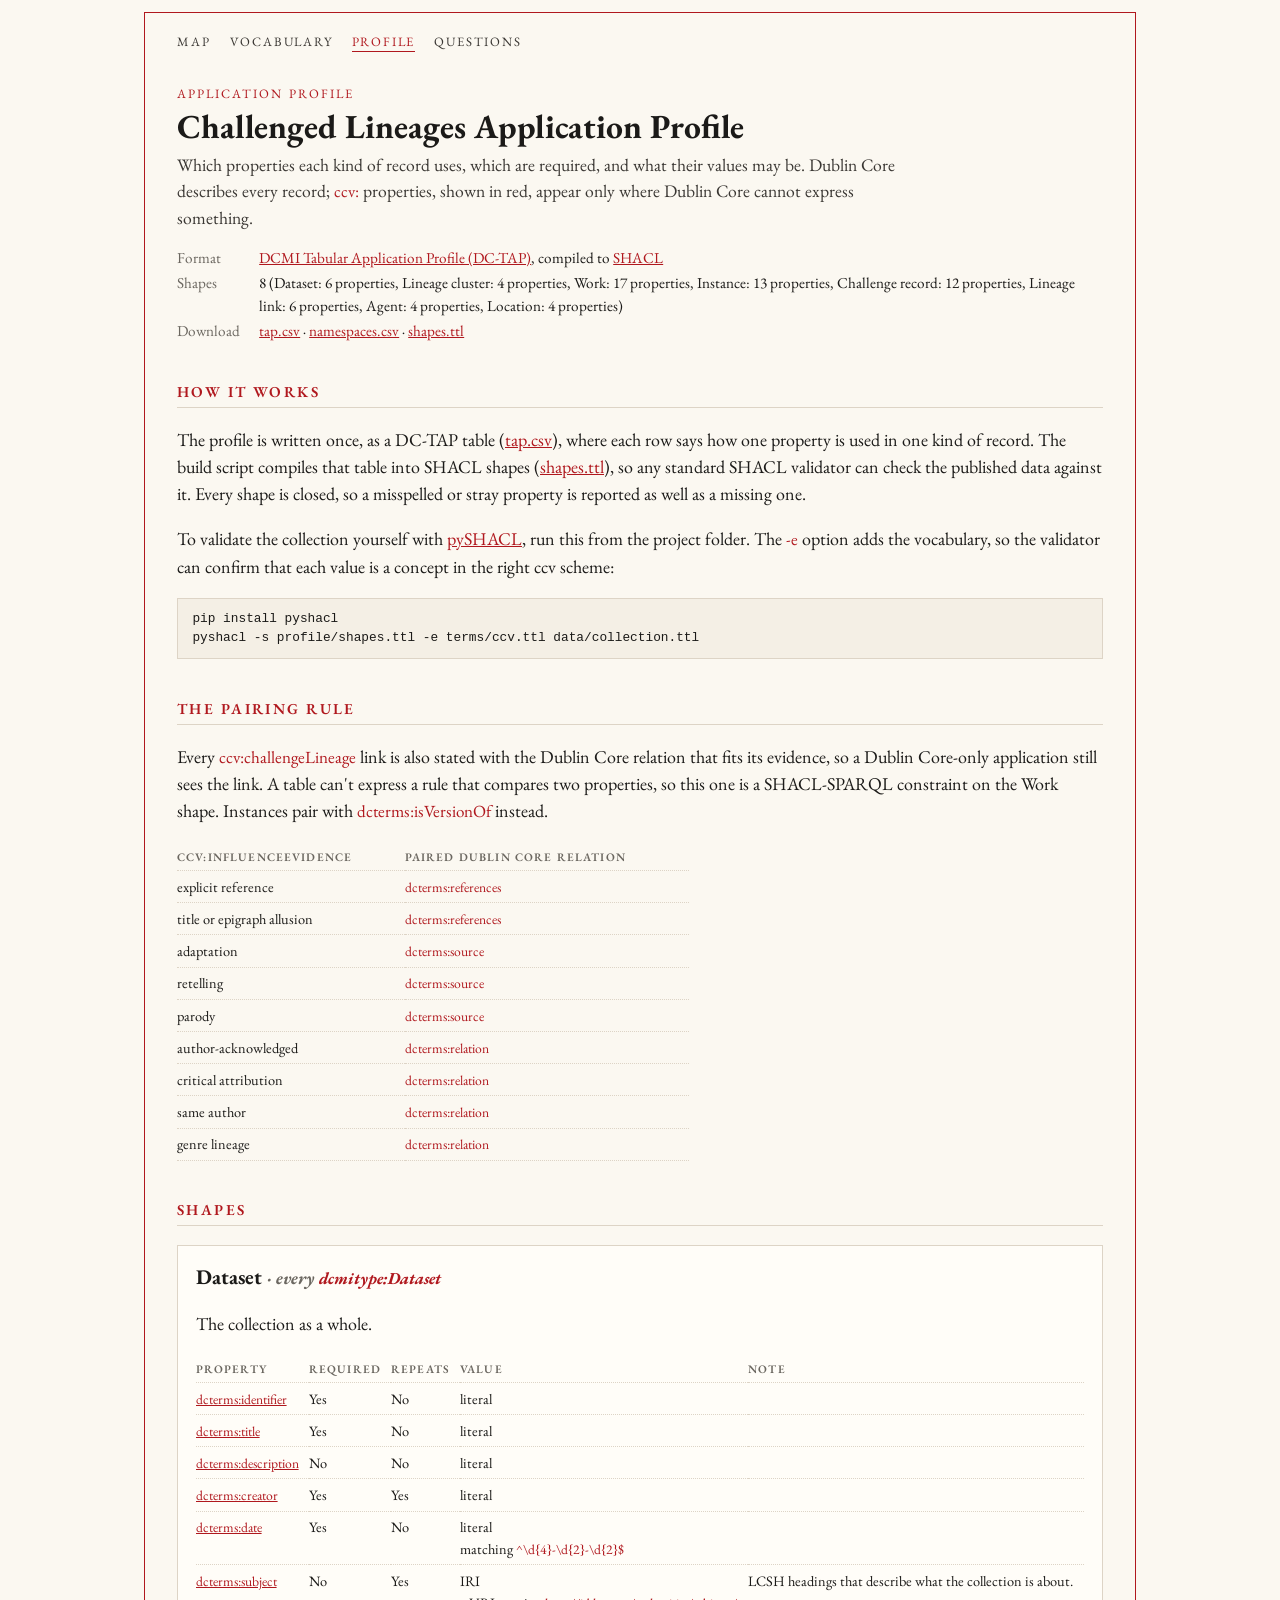
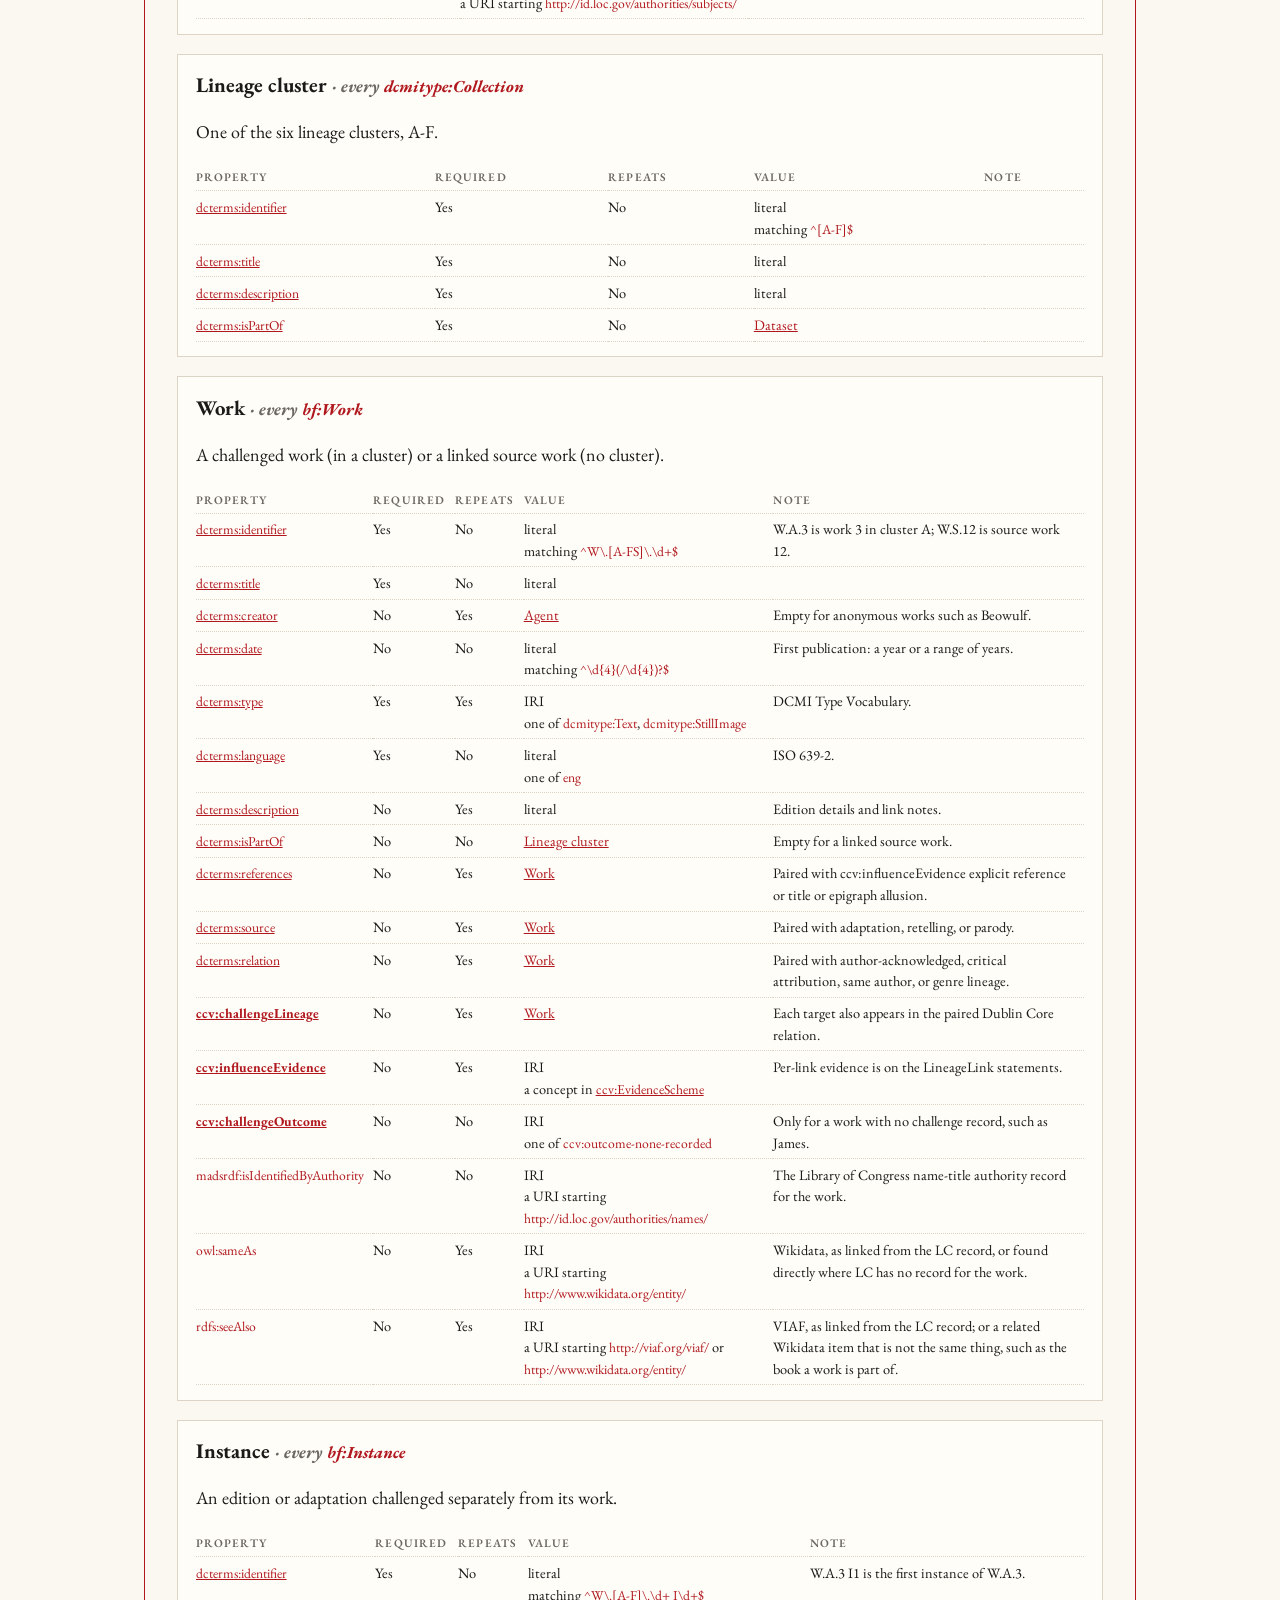
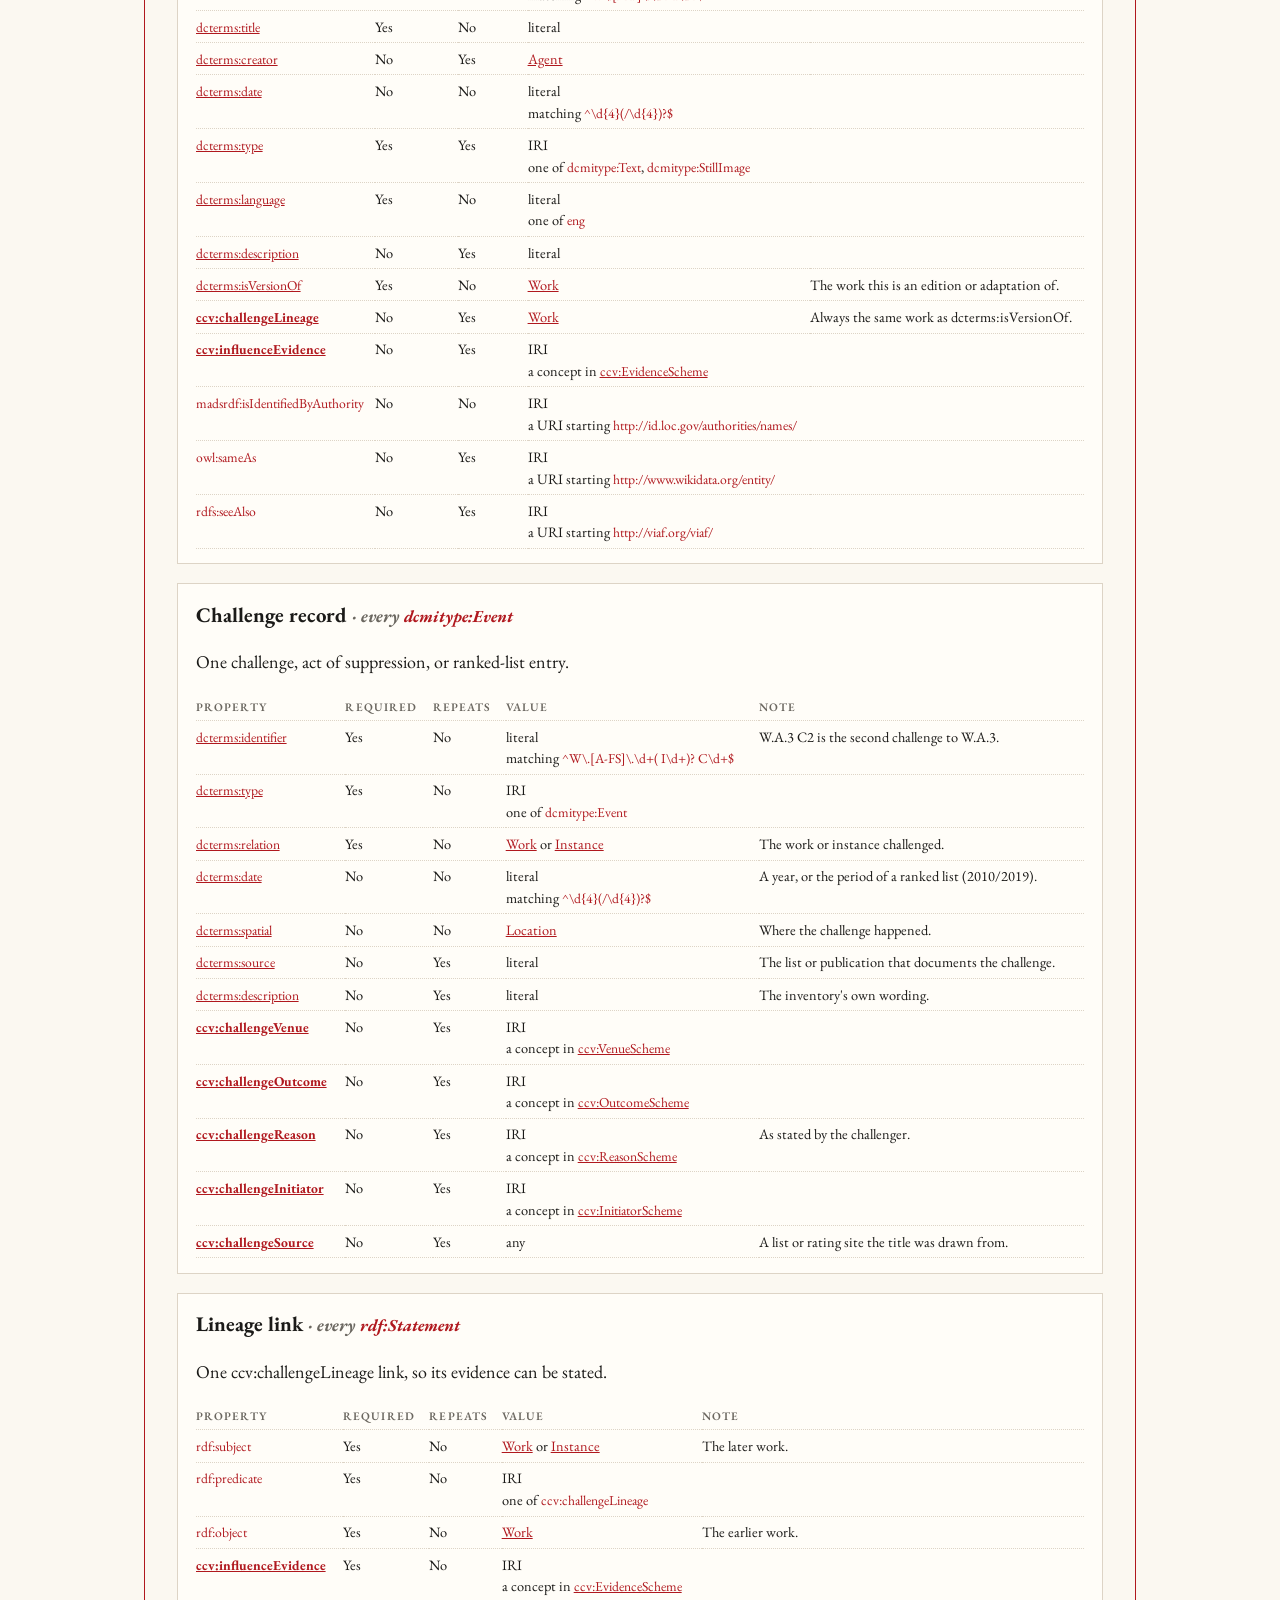
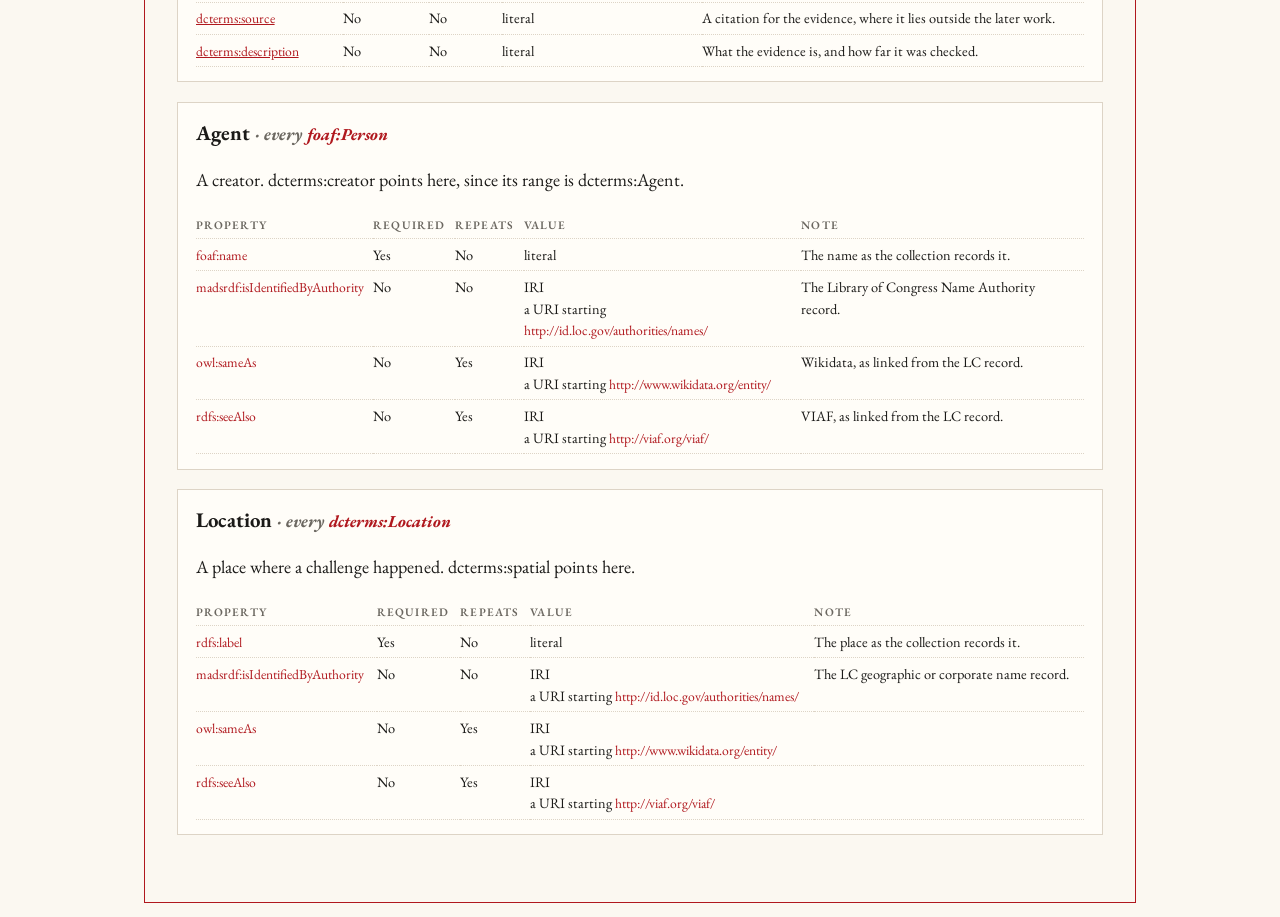
==== commit 30d27de8: "Record the evidence for every lineage link collection.csv gains lineageSource and lineageNote, one v" ====
--- a/profile/index.html
+++ b/profile/index.html
@@ -23,7 +23,7 @@
     <p class="lede">Which properties each kind of record uses, which are required, and what their values may be. Dublin Core describes every record; <code>ccv:</code> properties, shown in red, appear only where Dublin Core cannot express something.</p>
     <dl class="meta">
       <dt>Format</dt><dd><a href="https://www.dublincore.org/specifications/dctap/">DCMI Tabular Application Profile (DC-TAP)</a>, compiled to <a href="https://www.w3.org/TR/shacl/">SHACL</a></dd>
-      <dt>Shapes</dt><dd>8 (Dataset: 6 properties, Lineage cluster: 4 properties, Work: 17 properties, Instance: 13 properties, Challenge record: 12 properties, Lineage link: 4 properties, Agent: 4 properties, Location: 4 properties)</dd>
+      <dt>Shapes</dt><dd>8 (Dataset: 6 properties, Lineage cluster: 4 properties, Work: 17 properties, Instance: 13 properties, Challenge record: 12 properties, Lineage link: 6 properties, Agent: 4 properties, Location: 4 properties)</dd>
       <dt>Download</dt><dd><a href="tap.csv">tap.csv</a> · <a href="namespaces.csv">namespaces.csv</a> · <a href="shapes.ttl">shapes.ttl</a></dd>
     </dl>
   </header>
@@ -485,6 +485,20 @@
             <td>No</td>
             <td>IRI<br>a concept in <a href="../terms/#EvidenceScheme"><code>ccv:EvidenceScheme</code></a></td>
             <td></td>
+          </tr>
+          <tr class="">
+            <th scope="row"><a href="https://www.dublincore.org/specifications/dublin-core/dcmi-terms/terms/source/"><code>dcterms:source</code></a></th>
+            <td>No</td>
+            <td>No</td>
+            <td>literal</td>
+            <td>A citation for the evidence, where it lies outside the later work.</td>
+          </tr>
+          <tr class="">
+            <th scope="row"><a href="https://www.dublincore.org/specifications/dublin-core/dcmi-terms/terms/description/"><code>dcterms:description</code></a></th>
+            <td>No</td>
+            <td>No</td>
+            <td>literal</td>
+            <td>What the evidence is, and how far it was checked.</td>
           </tr></tbody>
         </table></div>
       </section>
